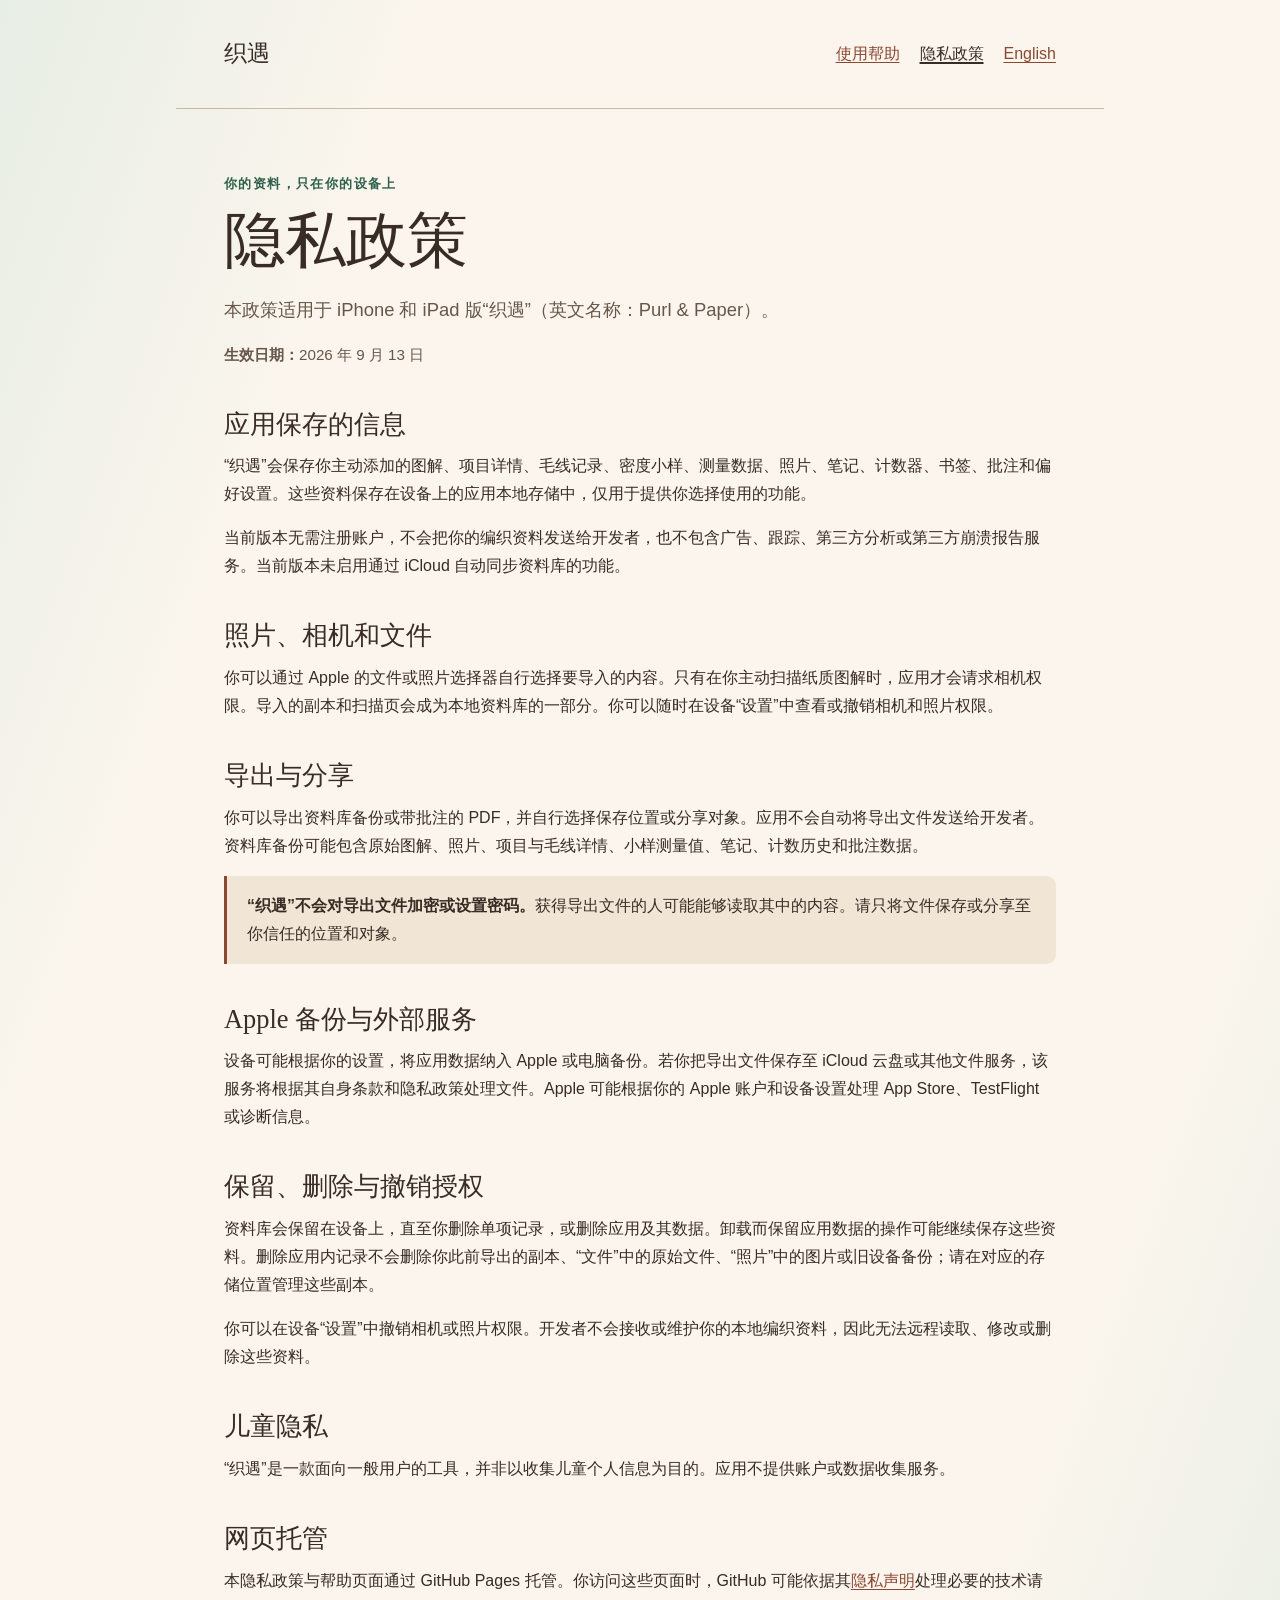
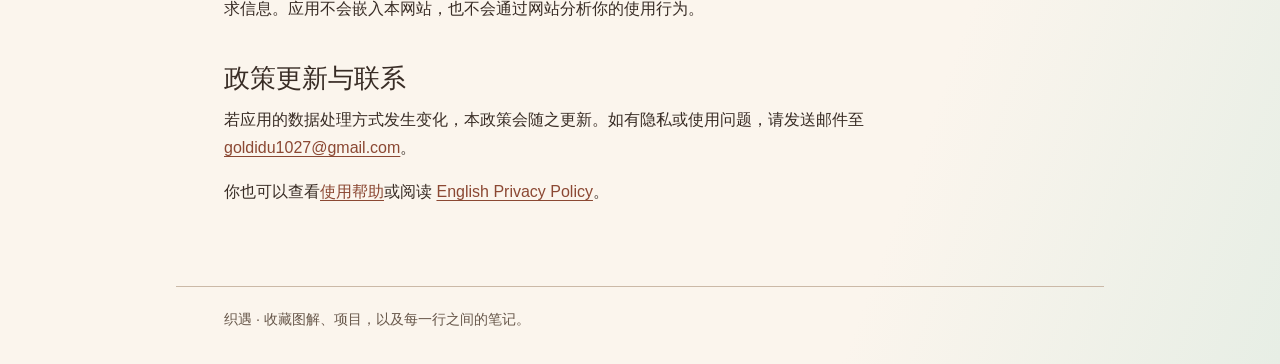
==== privacy-zh.html @ 14161ee5 "Publish privacy and support website" ====
<!doctype html>
<html lang="zh-Hans">
<head>
  <meta charset="utf-8">
  <meta name="viewport" content="width=device-width, initial-scale=1">
  <meta name="description" content="“织遇”（Purl &amp; Paper）隐私政策。">
  <title>隐私政策 · 织遇</title>
  <link rel="stylesheet" href="styles.css">
</head>
<body>
  <a class="skip" href="#main">跳到正文</a>
  <header>
    <a class="brand" href="index.html">织遇</a>
    <nav aria-label="主要导航"><a href="support-zh.html">使用帮助</a><a href="privacy-zh.html" aria-current="page">隐私政策</a><a lang="en" href="privacy.html">English</a></nav>
  </header>
  <main id="main">
    <p class="eyebrow">你的资料，只在你的设备上</p>
    <h1>隐私政策</h1>
    <p class="intro">本政策适用于 iPhone 和 iPad 版“织遇”（英文名称：Purl &amp; Paper）。</p>
    <p class="meta"><strong>生效日期：</strong>2026 年 9 月 13 日</p>

    <h2>应用保存的信息</h2>
    <p>“织遇”会保存你主动添加的图解、项目详情、毛线记录、密度小样、测量数据、照片、笔记、计数器、书签、批注和偏好设置。这些资料保存在设备上的应用本地存储中，仅用于提供你选择使用的功能。</p>
    <p>当前版本无需注册账户，不会把你的编织资料发送给开发者，也不包含广告、跟踪、第三方分析或第三方崩溃报告服务。当前版本未启用通过 iCloud 自动同步资料库的功能。</p>

    <h2>照片、相机和文件</h2>
    <p>你可以通过 Apple 的文件或照片选择器自行选择要导入的内容。只有在你主动扫描纸质图解时，应用才会请求相机权限。导入的副本和扫描页会成为本地资料库的一部分。你可以随时在设备“设置”中查看或撤销相机和照片权限。</p>

    <h2>导出与分享</h2>
    <p>你可以导出资料库备份或带批注的 PDF，并自行选择保存位置或分享对象。应用不会自动将导出文件发送给开发者。资料库备份可能包含原始图解、照片、项目与毛线详情、小样测量值、笔记、计数历史和批注数据。</p>
    <p class="note"><strong>“织遇”不会对导出文件加密或设置密码。</strong>获得导出文件的人可能能够读取其中的内容。请只将文件保存或分享至你信任的位置和对象。</p>

    <h2>Apple 备份与外部服务</h2>
    <p>设备可能根据你的设置，将应用数据纳入 Apple 或电脑备份。若你把导出文件保存至 iCloud 云盘或其他文件服务，该服务将根据其自身条款和隐私政策处理文件。Apple 可能根据你的 Apple 账户和设备设置处理 App Store、TestFlight 或诊断信息。</p>

    <h2>保留、删除与撤销授权</h2>
    <p>资料库会保留在设备上，直至你删除单项记录，或删除应用及其数据。卸载而保留应用数据的操作可能继续保存这些资料。删除应用内记录不会删除你此前导出的副本、“文件”中的原始文件、“照片”中的图片或旧设备备份；请在对应的存储位置管理这些副本。</p>
    <p>你可以在设备“设置”中撤销相机或照片权限。开发者不会接收或维护你的本地编织资料，因此无法远程读取、修改或删除这些资料。</p>

    <h2>儿童隐私</h2>
    <p>“织遇”是一款面向一般用户的工具，并非以收集儿童个人信息为目的。应用不提供账户或数据收集服务。</p>

    <h2>网页托管</h2>
    <p>本隐私政策与帮助页面通过 GitHub Pages 托管。你访问这些页面时，GitHub 可能依据其<a href="https://docs.github.com/zh/site-policy/privacy-policies/github-general-privacy-statement">隐私声明</a>处理必要的技术请求信息。应用不会嵌入本网站，也不会通过网站分析你的使用行为。</p>

    <h2>政策更新与联系</h2>
    <p>若应用的数据处理方式发生变化，本政策会随之更新。如有隐私或使用问题，请发送邮件至 <a href="mailto:goldidu1027@gmail.com">goldidu1027@gmail.com</a>。</p>
    <p>你也可以查看<a href="support-zh.html">使用帮助</a>或阅读 <a lang="en" href="privacy.html">English Privacy Policy</a>。</p>
  </main>
  <footer>织遇 · 收藏图解、项目，以及每一行之间的笔记。</footer>
</body>
</html>
---- styles.css ----
:root {
  color-scheme: light;
  --paper: #fbf5ed;
  --linen: #f1e6d6;
  --sage: #e7eee5;
  --ink: #382c25;
  --muted: #67574a;
  --accent: #8b4833;
  --forest: #2f614d;
  --line: #cbb9a7;
  --shadow: rgb(56 44 37 / .08);
}
* { box-sizing: border-box; }
html { background: var(--sage); }
body { min-height: 100vh; margin: 0; background: linear-gradient(110deg, var(--sage), var(--paper) 22%, var(--paper) 78%, var(--sage)); color: var(--ink); font: 1rem/1.75 -apple-system, BlinkMacSystemFont, "Segoe UI", "PingFang SC", sans-serif; }
a { color: var(--accent); text-underline-offset: .2em; text-decoration-thickness: .08em; }
a:hover { text-decoration-thickness: .15em; }
a:focus-visible { outline: 3px solid var(--forest); outline-offset: 5px; border-radius: 4px; }
.skip { position: absolute; left: 1rem; top: -6rem; padding: .5rem 1rem; background: var(--paper); z-index: 1; }
.skip:focus { top: 1rem; }
header, main, footer { width: min(100%, 58rem); margin: 0 auto; padding-left: clamp(1.25rem, 5vw, 3rem); padding-right: clamp(1.25rem, 5vw, 3rem); }
header { display: flex; align-items: center; justify-content: space-between; gap: 1rem; flex-wrap: wrap; padding-top: 2rem; padding-bottom: 2rem; border-bottom: 1px solid var(--line); }
.brand { color: var(--ink); font: 1.45rem/1.2 -apple-system, BlinkMacSystemFont, "Segoe UI", "PingFang SC", sans-serif; text-decoration: none; }
nav { display: flex; flex-wrap: wrap; gap: .25rem 1.25rem; }
nav a { display: inline-flex; align-items: center; min-height: 44px; }
nav [aria-current="page"] { color: var(--ink); text-decoration-thickness: .15em; }
main { padding-top: clamp(2rem, 5vw, 4rem); padding-bottom: 4rem; }
.eyebrow { margin: 0 0 .6rem; color: var(--forest); font-size: .8rem; letter-spacing: .11em; text-transform: uppercase; font-weight: 700; }
h1, h2 { font-family: Georgia, "Times New Roman", "Songti SC", serif; font-weight: 400; line-height: 1.2; text-wrap: balance; }
h1 { font-size: clamp(2.4rem, 6vw, 3.8rem); margin: 0 0 1rem; }
h2 { font-size: 1.65rem; margin: 2.5rem 0 .6rem; }
p { margin: .75rem 0 1rem; }
.intro { max-width: 46rem; font-size: 1.15rem; color: var(--muted); }
.meta { color: var(--muted); font-size: .95rem; }
.note { padding: 1rem 1.25rem; background: var(--linen); border-left: 3px solid var(--accent); border-radius: 0 .6rem .6rem 0; }
.link-grid { display: grid; grid-template-columns: repeat(auto-fit, minmax(min(100%, 18rem), 1fr)); gap: 1rem; margin-top: 2.5rem; }
.link-card { display: flex; flex-direction: column; gap: .35rem; min-height: 10rem; padding: 1.4rem; color: var(--ink); background: rgb(255 250 244 / .82); border: 1px solid var(--line); border-radius: 1rem; box-shadow: 0 .4rem 1.2rem var(--shadow); text-decoration: none; }
.link-card strong { color: var(--forest); font: 1.55rem/1.25 Georgia, "Times New Roman", "Songti SC", serif; }
.link-card span { color: var(--muted); }
strong { font-weight: 650; }
code { font-size: .95em; overflow-wrap: anywhere; }
footer { border-top: 1px solid var(--line); padding-top: 1.25rem; padding-bottom: 2rem; color: var(--muted); font-size: .9rem; }
@media (max-width: 34rem) { header { align-items: flex-start; } nav { width: 100%; } h1 { font-size: 2.45rem; } }
@media (prefers-contrast: more) { :root { --muted: #382c25; --accent: #743822; --line: #786454; } }
@media (prefers-reduced-motion: no-preference) { .link-card { transition: transform .16s ease, box-shadow .16s ease; } .link-card:hover { transform: translateY(-2px); box-shadow: 0 .6rem 1.5rem rgb(56 44 37 / .12); } }
@media print { header, footer, .skip { display: none; } html, body { background: white; } main { max-width: none; padding: 0; } h2 { break-after: avoid; } a { color: black; } }
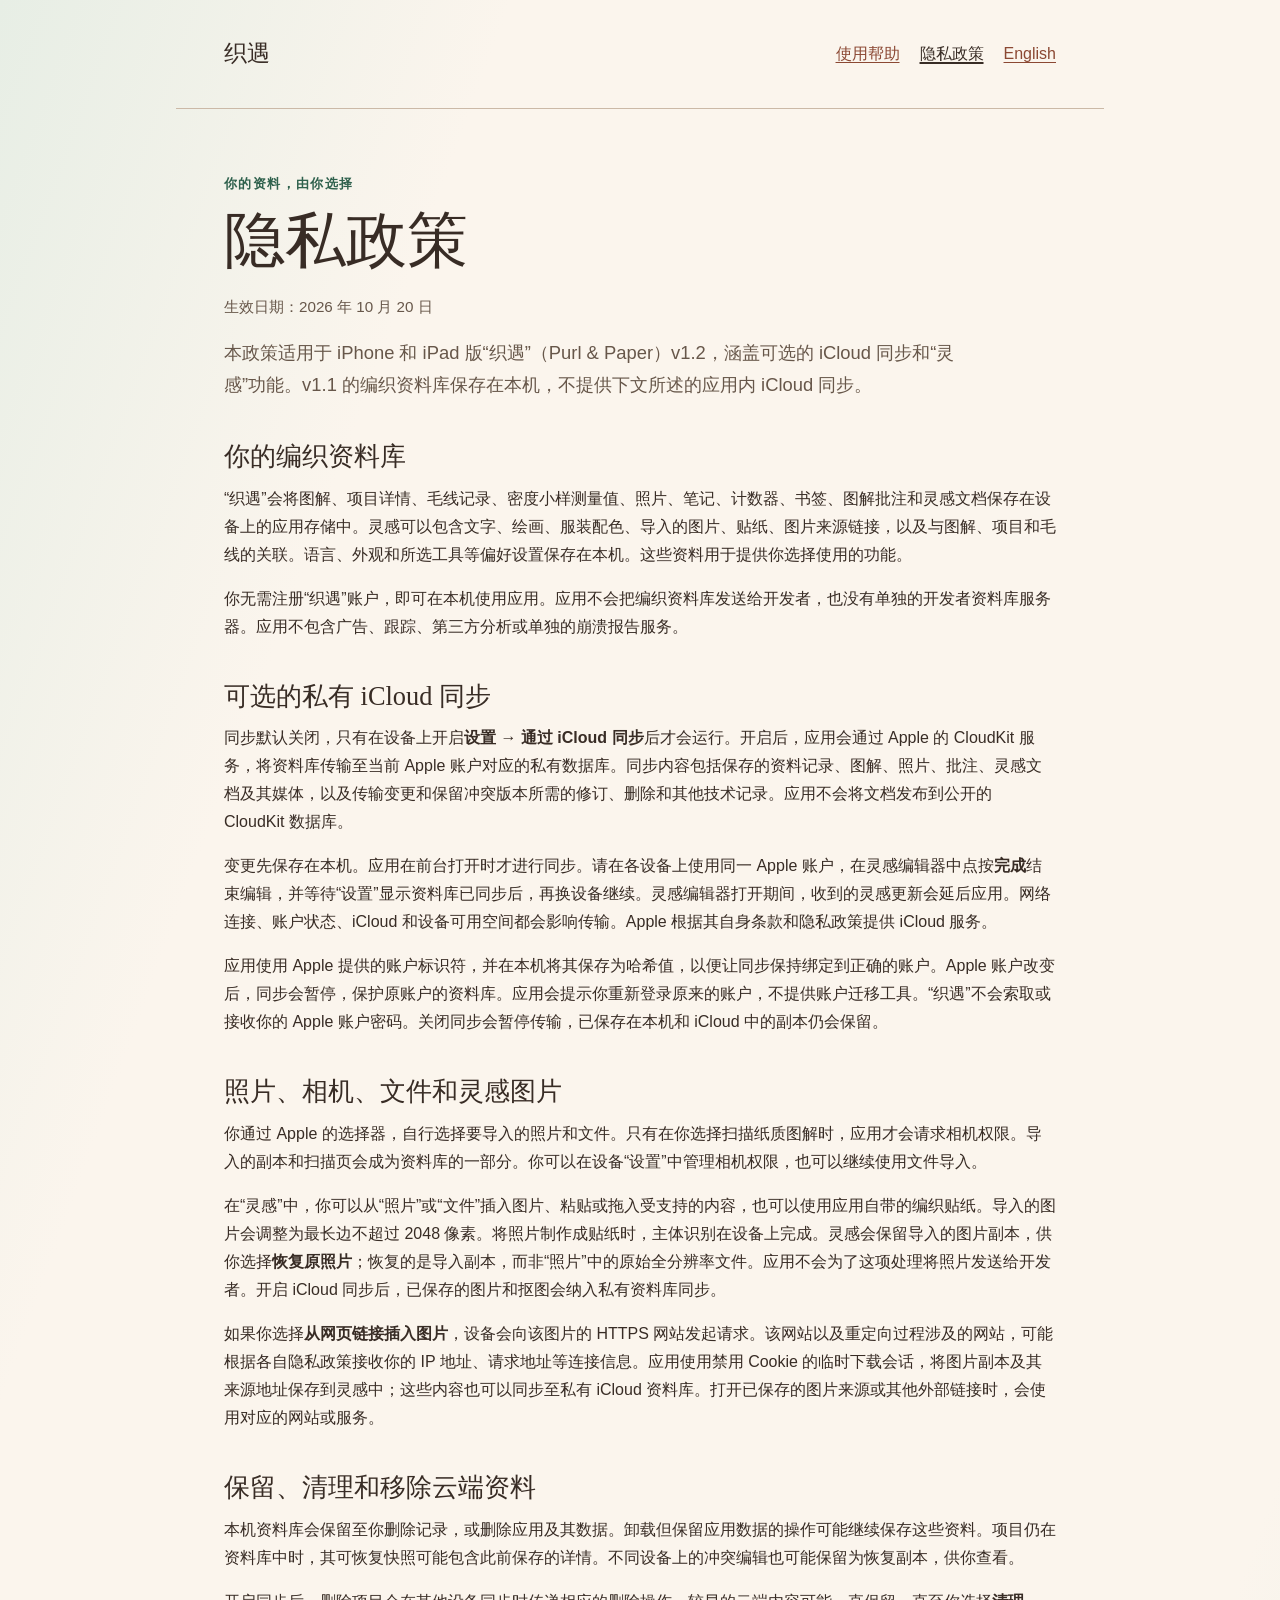
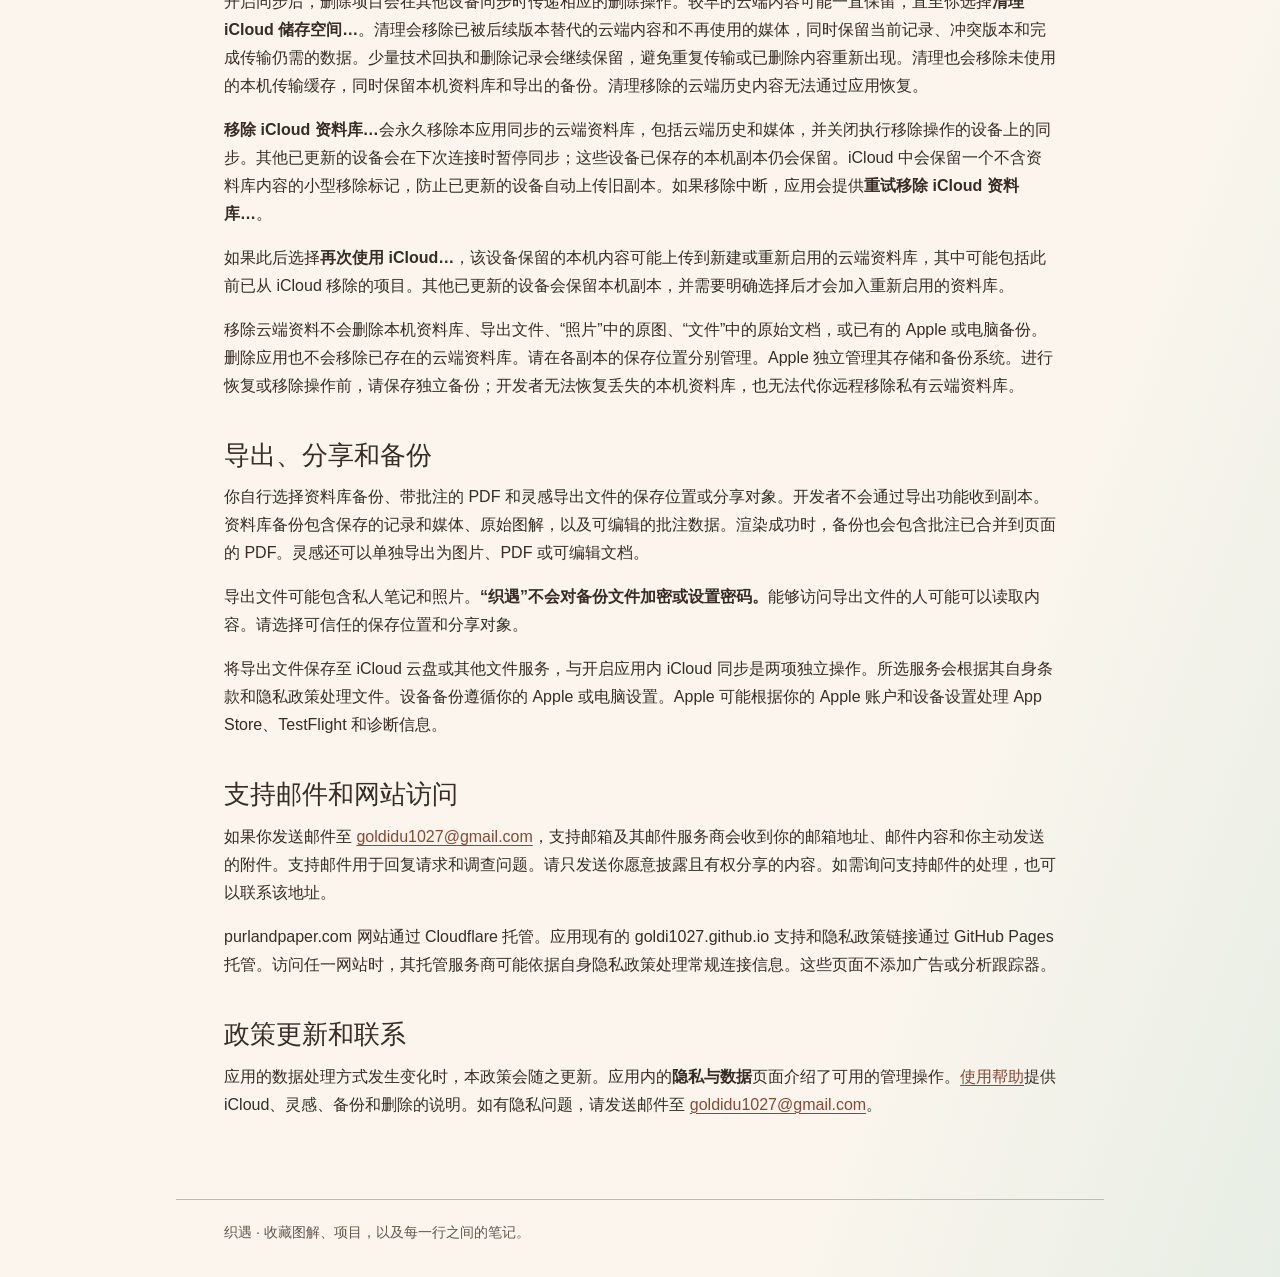
==== commit 855c4f63: "Update privacy and support for v1.2 iCloud and Inspiration" ====
--- a/privacy-zh.html
+++ b/privacy-zh.html
@@ -3,7 +3,7 @@
 <head>
   <meta charset="utf-8">
   <meta name="viewport" content="width=device-width, initial-scale=1">
-  <meta name="description" content="“织遇”（Purl &amp; Paper）隐私政策。">
+  <meta name="description" content="织遇（Purl &amp; Paper）v1.2 隐私政策：本机资料、可选的私有 iCloud 同步和灵感图片。">
   <title>隐私政策 · 织遇</title>
   <link rel="stylesheet" href="styles.css">
 </head>
@@ -14,38 +14,36 @@
     <nav aria-label="主要导航"><a href="support-zh.html">使用帮助</a><a href="privacy-zh.html" aria-current="page">隐私政策</a><a lang="en" href="privacy.html">English</a></nav>
   </header>
   <main id="main">
-    <p class="eyebrow">你的资料，只在你的设备上</p>
+    <p class="eyebrow">你的资料，由你选择</p>
     <h1>隐私政策</h1>
-    <p class="intro">本政策适用于 iPhone 和 iPad 版“织遇”（英文名称：Purl &amp; Paper）。</p>
-    <p class="meta"><strong>生效日期：</strong>2026 年 9 月 13 日</p>
-
-    <h2>应用保存的信息</h2>
-    <p>“织遇”会保存你主动添加的图解、项目详情、毛线记录、密度小样、测量数据、照片、笔记、计数器、书签、批注和偏好设置。这些资料保存在设备上的应用本地存储中，仅用于提供你选择使用的功能。</p>
-    <p>当前版本无需注册账户，不会把你的编织资料发送给开发者，也不包含广告、跟踪、第三方分析或第三方崩溃报告服务。当前版本未启用通过 iCloud 自动同步资料库的功能。</p>
-
-    <h2>照片、相机和文件</h2>
-    <p>你可以通过 Apple 的文件或照片选择器自行选择要导入的内容。只有在你主动扫描纸质图解时，应用才会请求相机权限。导入的副本和扫描页会成为本地资料库的一部分。你可以随时在设备“设置”中查看或撤销相机和照片权限。</p>
-
-    <h2>导出与分享</h2>
-    <p>你可以导出资料库备份或带批注的 PDF，并自行选择保存位置或分享对象。应用不会自动将导出文件发送给开发者。资料库备份可能包含原始图解、照片、项目与毛线详情、小样测量值、笔记、计数历史和批注数据。</p>
-    <p class="note"><strong>“织遇”不会对导出文件加密或设置密码。</strong>获得导出文件的人可能能够读取其中的内容。请只将文件保存或分享至你信任的位置和对象。</p>
-
-    <h2>Apple 备份与外部服务</h2>
-    <p>设备可能根据你的设置，将应用数据纳入 Apple 或电脑备份。若你把导出文件保存至 iCloud 云盘或其他文件服务，该服务将根据其自身条款和隐私政策处理文件。Apple 可能根据你的 Apple 账户和设备设置处理 App Store、TestFlight 或诊断信息。</p>
-
-    <h2>保留、删除与撤销授权</h2>
-    <p>资料库会保留在设备上，直至你删除单项记录，或删除应用及其数据。卸载而保留应用数据的操作可能继续保存这些资料。删除应用内记录不会删除你此前导出的副本、“文件”中的原始文件、“照片”中的图片或旧设备备份；请在对应的存储位置管理这些副本。</p>
-    <p>你可以在设备“设置”中撤销相机或照片权限。开发者不会接收或维护你的本地编织资料，因此无法远程读取、修改或删除这些资料。</p>
-
-    <h2>儿童隐私</h2>
-    <p>“织遇”是一款面向一般用户的工具，并非以收集儿童个人信息为目的。应用不提供账户或数据收集服务。</p>
-
-    <h2>网页托管</h2>
-    <p>本隐私政策与帮助页面通过 GitHub Pages 托管。你访问这些页面时，GitHub 可能依据其<a href="https://docs.github.com/zh/site-policy/privacy-policies/github-general-privacy-statement">隐私声明</a>处理必要的技术请求信息。应用不会嵌入本网站，也不会通过网站分析你的使用行为。</p>
-
-    <h2>政策更新与联系</h2>
-    <p>若应用的数据处理方式发生变化，本政策会随之更新。如有隐私或使用问题，请发送邮件至 <a href="mailto:goldidu1027@gmail.com">goldidu1027@gmail.com</a>。</p>
-    <p>你也可以查看<a href="support-zh.html">使用帮助</a>或阅读 <a lang="en" href="privacy.html">English Privacy Policy</a>。</p>
+    <p class="meta">生效日期：2026 年 10 月 20 日</p>
+    <p class="intro">本政策适用于 iPhone 和 iPad 版“织遇”（Purl &amp; Paper）v1.2，涵盖可选的 iCloud 同步和“灵感”功能。v1.1 的编织资料库保存在本机，不提供下文所述的应用内 iCloud 同步。</p>
+    <h2>你的编织资料库</h2>
+    <p>“织遇”会将图解、项目详情、毛线记录、密度小样测量值、照片、笔记、计数器、书签、图解批注和灵感文档保存在设备上的应用存储中。灵感可以包含文字、绘画、服装配色、导入的图片、贴纸、图片来源链接，以及与图解、项目和毛线的关联。语言、外观和所选工具等偏好设置保存在本机。这些资料用于提供你选择使用的功能。</p>
+    <p>你无需注册“织遇”账户，即可在本机使用应用。应用不会把编织资料库发送给开发者，也没有单独的开发者资料库服务器。应用不包含广告、跟踪、第三方分析或单独的崩溃报告服务。</p>
+    <h2>可选的私有 iCloud 同步</h2>
+    <p>同步默认关闭，只有在设备上开启<strong>设置 → 通过 iCloud 同步</strong>后才会运行。开启后，应用会通过 Apple 的 CloudKit 服务，将资料库传输至当前 Apple 账户对应的私有数据库。同步内容包括保存的资料记录、图解、照片、批注、灵感文档及其媒体，以及传输变更和保留冲突版本所需的修订、删除和其他技术记录。应用不会将文档发布到公开的 CloudKit 数据库。</p>
+    <p>变更先保存在本机。应用在前台打开时才进行同步。请在各设备上使用同一 Apple 账户，在灵感编辑器中点按<strong>完成</strong>结束编辑，并等待“设置”显示资料库已同步后，再换设备继续。灵感编辑器打开期间，收到的灵感更新会延后应用。网络连接、账户状态、iCloud 和设备可用空间都会影响传输。Apple 根据其自身条款和隐私政策提供 iCloud 服务。</p>
+    <p>应用使用 Apple 提供的账户标识符，并在本机将其保存为哈希值，以便让同步保持绑定到正确的账户。Apple 账户改变后，同步会暂停，保护原账户的资料库。应用会提示你重新登录原来的账户，不提供账户迁移工具。“织遇”不会索取或接收你的 Apple 账户密码。关闭同步会暂停传输，已保存在本机和 iCloud 中的副本仍会保留。</p>
+    <h2>照片、相机、文件和灵感图片</h2>
+    <p>你通过 Apple 的选择器，自行选择要导入的照片和文件。只有在你选择扫描纸质图解时，应用才会请求相机权限。导入的副本和扫描页会成为资料库的一部分。你可以在设备“设置”中管理相机权限，也可以继续使用文件导入。</p>
+    <p>在“灵感”中，你可以从“照片”或“文件”插入图片、粘贴或拖入受支持的内容，也可以使用应用自带的编织贴纸。导入的图片会调整为最长边不超过 2048 像素。将照片制作成贴纸时，主体识别在设备上完成。灵感会保留导入的图片副本，供你选择<strong>恢复原照片</strong>；恢复的是导入副本，而非“照片”中的原始全分辨率文件。应用不会为了这项处理将照片发送给开发者。开启 iCloud 同步后，已保存的图片和抠图会纳入私有资料库同步。</p>
+    <p>如果你选择<strong>从网页链接插入图片</strong>，设备会向该图片的 HTTPS 网站发起请求。该网站以及重定向过程涉及的网站，可能根据各自隐私政策接收你的 IP 地址、请求地址等连接信息。应用使用禁用 Cookie 的临时下载会话，将图片副本及其来源地址保存到灵感中；这些内容也可以同步至私有 iCloud 资料库。打开已保存的图片来源或其他外部链接时，会使用对应的网站或服务。</p>
+    <h2>保留、清理和移除云端资料</h2>
+    <p>本机资料库会保留至你删除记录，或删除应用及其数据。卸载但保留应用数据的操作可能继续保存这些资料。项目仍在资料库中时，其可恢复快照可能包含此前保存的详情。不同设备上的冲突编辑也可能保留为恢复副本，供你查看。</p>
+    <p>开启同步后，删除项目会在其他设备同步时传递相应的删除操作。较早的云端内容可能一直保留，直至你选择<strong>清理 iCloud 储存空间…</strong>。清理会移除已被后续版本替代的云端内容和不再使用的媒体，同时保留当前记录、冲突版本和完成传输仍需的数据。少量技术回执和删除记录会继续保留，避免重复传输或已删除内容重新出现。清理也会移除未使用的本机传输缓存，同时保留本机资料库和导出的备份。清理移除的云端历史内容无法通过应用恢复。</p>
+    <p><strong>移除 iCloud 资料库…</strong>会永久移除本应用同步的云端资料库，包括云端历史和媒体，并关闭执行移除操作的设备上的同步。其他已更新的设备会在下次连接时暂停同步；这些设备已保存的本机副本仍会保留。iCloud 中会保留一个不含资料库内容的小型移除标记，防止已更新的设备自动上传旧副本。如果移除中断，应用会提供<strong>重试移除 iCloud 资料库…</strong>。</p>
+    <p>如果此后选择<strong>再次使用 iCloud…</strong>，该设备保留的本机内容可能上传到新建或重新启用的云端资料库，其中可能包括此前已从 iCloud 移除的项目。其他已更新的设备会保留本机副本，并需要明确选择后才会加入重新启用的资料库。</p>
+    <p>移除云端资料不会删除本机资料库、导出文件、“照片”中的原图、“文件”中的原始文档，或已有的 Apple 或电脑备份。删除应用也不会移除已存在的云端资料库。请在各副本的保存位置分别管理。Apple 独立管理其存储和备份系统。进行恢复或移除操作前，请保存独立备份；开发者无法恢复丢失的本机资料库，也无法代你远程移除私有云端资料库。</p>
+    <h2>导出、分享和备份</h2>
+    <p>你自行选择资料库备份、带批注的 PDF 和灵感导出文件的保存位置或分享对象。开发者不会通过导出功能收到副本。资料库备份包含保存的记录和媒体、原始图解，以及可编辑的批注数据。渲染成功时，备份也会包含批注已合并到页面的 PDF。灵感还可以单独导出为图片、PDF 或可编辑文档。</p>
+    <p>导出文件可能包含私人笔记和照片。<strong>“织遇”不会对备份文件加密或设置密码。</strong>能够访问导出文件的人可能可以读取内容。请选择可信任的保存位置和分享对象。</p>
+    <p>将导出文件保存至 iCloud 云盘或其他文件服务，与开启应用内 iCloud 同步是两项独立操作。所选服务会根据其自身条款和隐私政策处理文件。设备备份遵循你的 Apple 或电脑设置。Apple 可能根据你的 Apple 账户和设备设置处理 App Store、TestFlight 和诊断信息。</p>
+    <h2>支持邮件和网站访问</h2>
+    <p>如果你发送邮件至 <a href="mailto:goldidu1027@gmail.com">goldidu1027@gmail.com</a>，支持邮箱及其邮件服务商会收到你的邮箱地址、邮件内容和你主动发送的附件。支持邮件用于回复请求和调查问题。请只发送你愿意披露且有权分享的内容。如需询问支持邮件的处理，也可以联系该地址。</p>
+    <p>purlandpaper.com 网站通过 Cloudflare 托管。应用现有的 goldi1027.github.io 支持和隐私政策链接通过 GitHub Pages 托管。访问任一网站时，其托管服务商可能依据自身隐私政策处理常规连接信息。这些页面不添加广告或分析跟踪器。</p>
+    <h2>政策更新和联系</h2>
+    <p>应用的数据处理方式发生变化时，本政策会随之更新。应用内的<strong>隐私与数据</strong>页面介绍了可用的管理操作。<a href="support-zh.html">使用帮助</a>提供 iCloud、灵感、备份和删除的说明。如有隐私问题，请发送邮件至 <a href="mailto:goldidu1027@gmail.com">goldidu1027@gmail.com</a>。</p>
   </main>
   <footer>织遇 · 收藏图解、项目，以及每一行之间的笔记。</footer>
 </body>
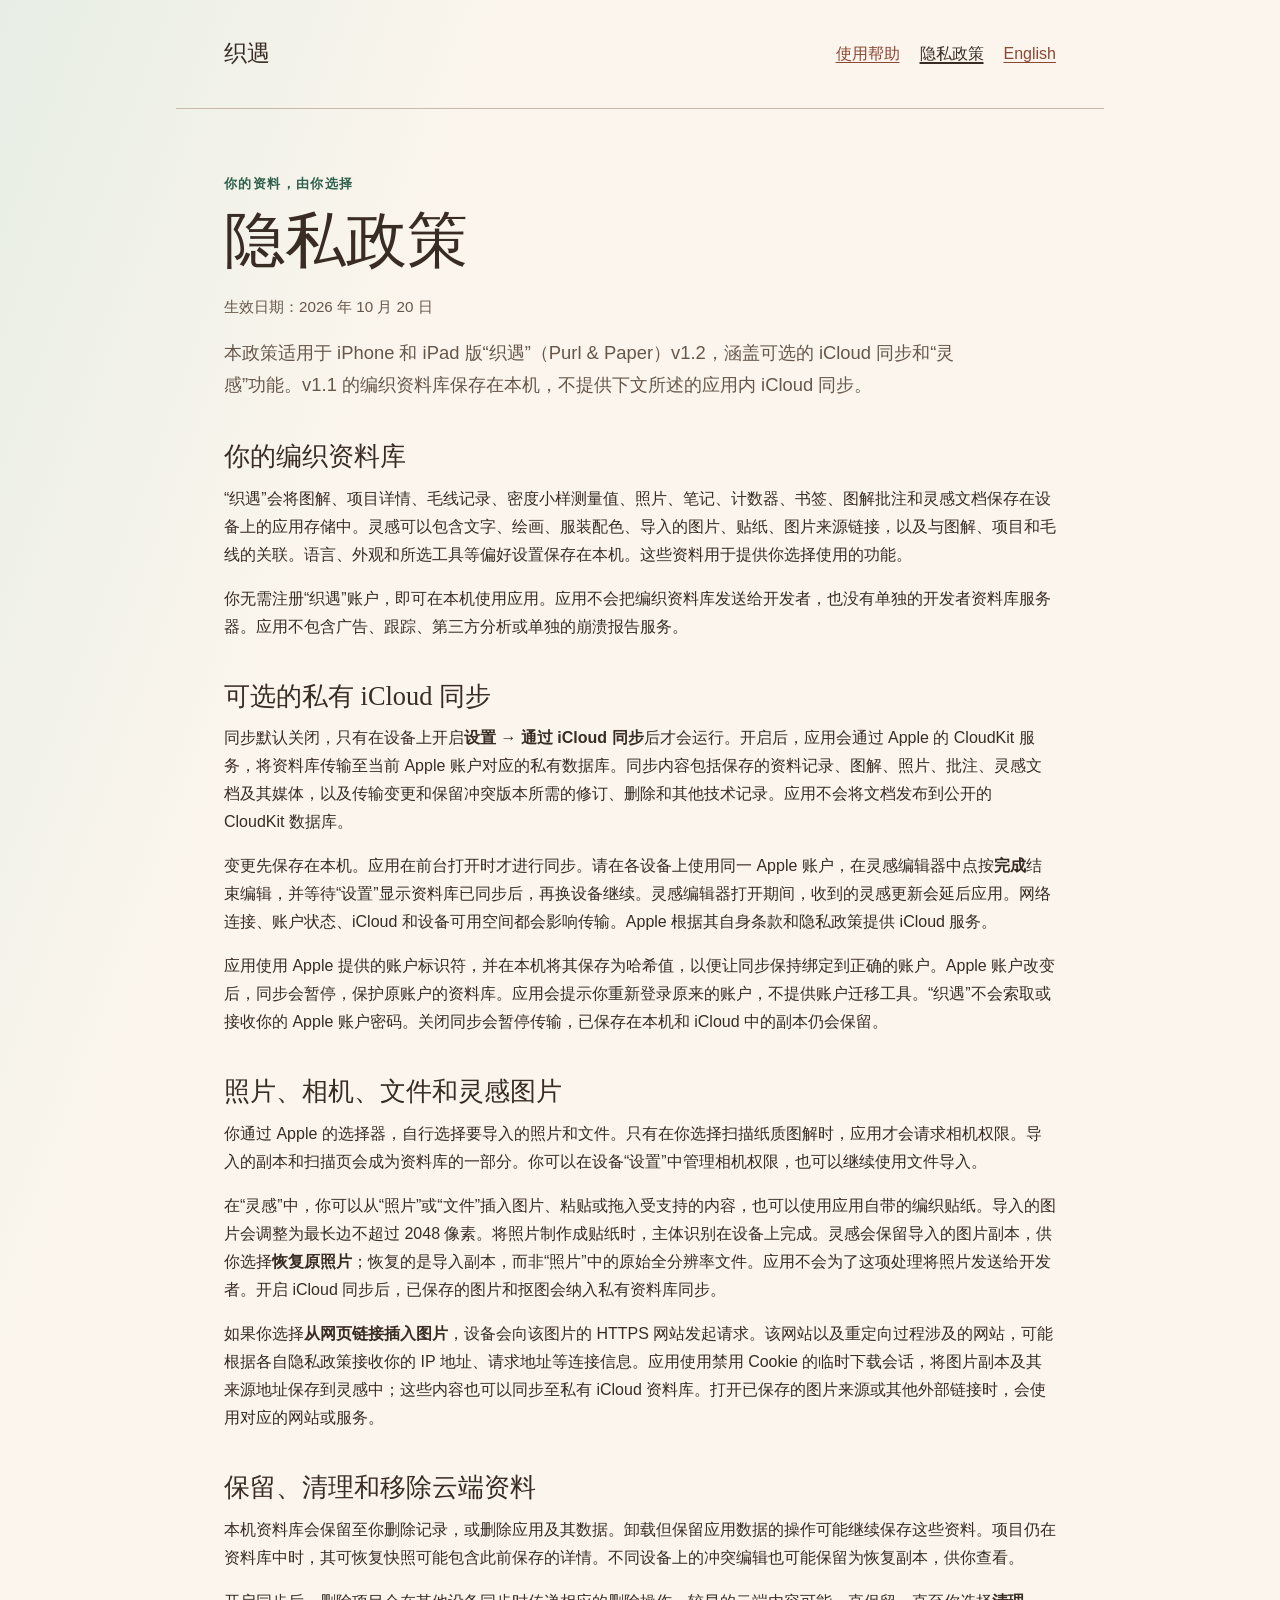
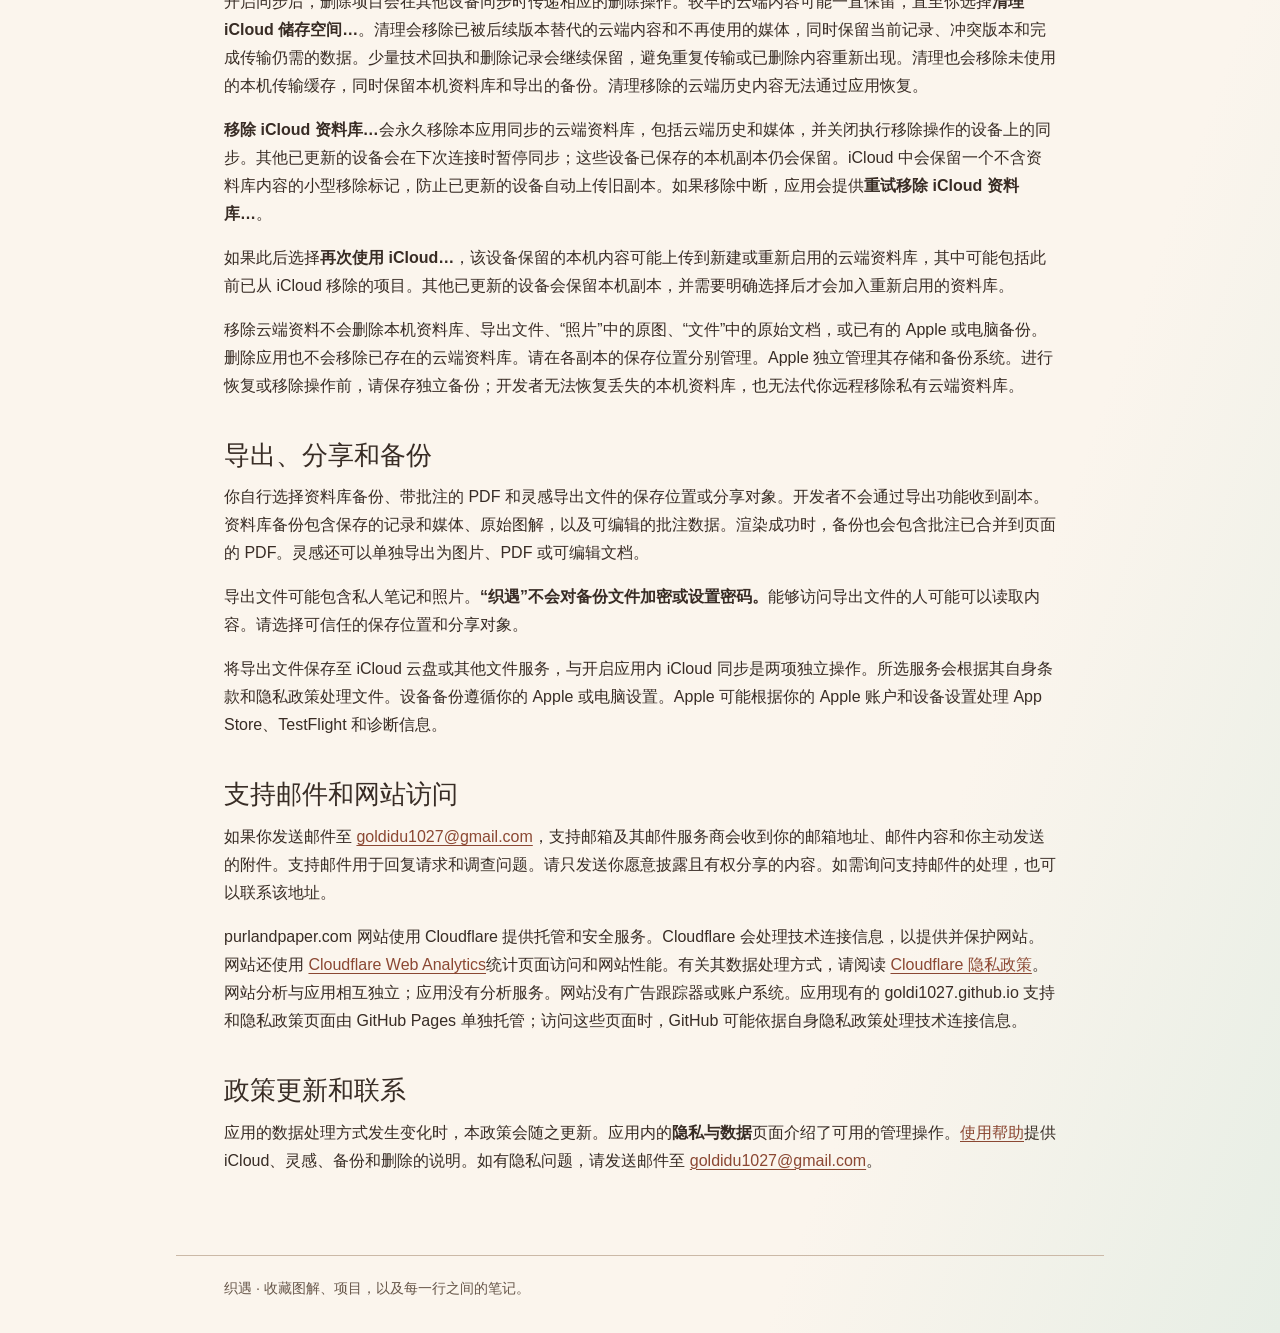
==== commit 6dc85246: "Disclose existing Cloudflare website analytics in privacy policy" ====
--- a/privacy-zh.html
+++ b/privacy-zh.html
@@ -41,7 +41,7 @@
     <p>将导出文件保存至 iCloud 云盘或其他文件服务，与开启应用内 iCloud 同步是两项独立操作。所选服务会根据其自身条款和隐私政策处理文件。设备备份遵循你的 Apple 或电脑设置。Apple 可能根据你的 Apple 账户和设备设置处理 App Store、TestFlight 和诊断信息。</p>
     <h2>支持邮件和网站访问</h2>
     <p>如果你发送邮件至 <a href="mailto:goldidu1027@gmail.com">goldidu1027@gmail.com</a>，支持邮箱及其邮件服务商会收到你的邮箱地址、邮件内容和你主动发送的附件。支持邮件用于回复请求和调查问题。请只发送你愿意披露且有权分享的内容。如需询问支持邮件的处理，也可以联系该地址。</p>
-    <p>purlandpaper.com 网站通过 Cloudflare 托管。应用现有的 goldi1027.github.io 支持和隐私政策链接通过 GitHub Pages 托管。访问任一网站时，其托管服务商可能依据自身隐私政策处理常规连接信息。这些页面不添加广告或分析跟踪器。</p>
+    <p>purlandpaper.com 网站使用 Cloudflare 提供托管和安全服务。Cloudflare 会处理技术连接信息，以提供并保护网站。网站还使用 <a href="https://developers.cloudflare.com/web-analytics/about/">Cloudflare Web Analytics</a>统计页面访问和网站性能。有关其数据处理方式，请阅读 <a href="https://www.cloudflare.com/privacypolicy/">Cloudflare 隐私政策</a>。网站分析与应用相互独立；应用没有分析服务。网站没有广告跟踪器或账户系统。应用现有的 goldi1027.github.io 支持和隐私政策页面由 GitHub Pages 单独托管；访问这些页面时，GitHub 可能依据自身隐私政策处理技术连接信息。</p>
     <h2>政策更新和联系</h2>
     <p>应用的数据处理方式发生变化时，本政策会随之更新。应用内的<strong>隐私与数据</strong>页面介绍了可用的管理操作。<a href="support-zh.html">使用帮助</a>提供 iCloud、灵感、备份和删除的说明。如有隐私问题，请发送邮件至 <a href="mailto:goldidu1027@gmail.com">goldidu1027@gmail.com</a>。</p>
   </main>
